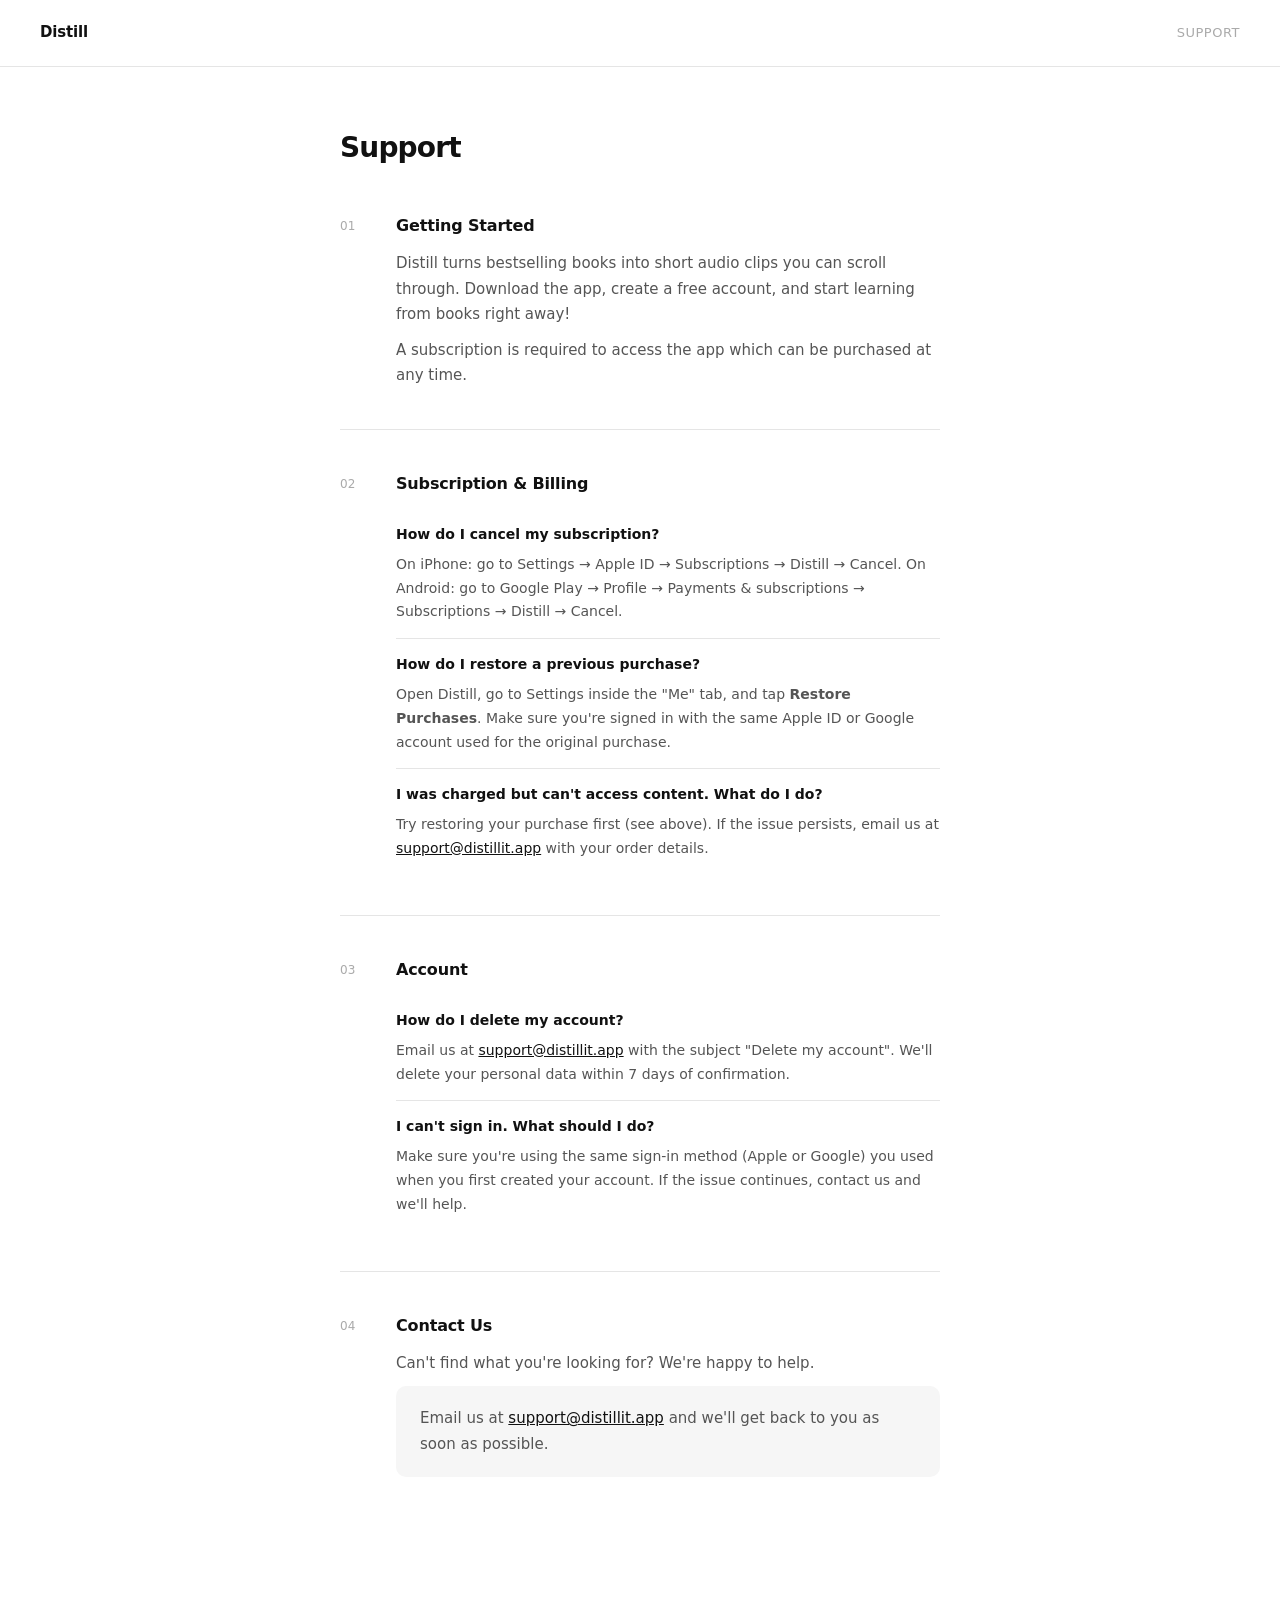
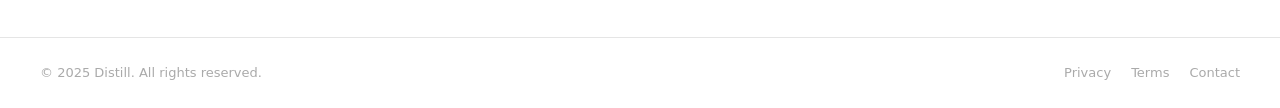
==== support/index.html @ 1d7b612b "Added support" ====
<!DOCTYPE html>
<html lang="en">
<head>
  <meta charset="UTF-8" />
  <meta name="viewport" content="width=device-width, initial-scale=1.0" />
  <title>Support - Distill</title>
  <style>
    *, *::before, *::after { box-sizing: border-box; margin: 0; padding: 0; }

    :root {
      --page-bg: #fff;
      --text-primary: #111;
      --text-secondary: #555;
      --text-tertiary: #aaa;
      --border: #e5e5e5;
      --surface: #f6f6f6;
    }

    body {
      font-family: 'Outfit', system-ui, sans-serif;
      background: var(--page-bg);
      color: var(--text-primary);
      font-size: 15px;
      line-height: 1.7;
      -webkit-font-smoothing: antialiased;
    }

    /* ── Nav ── */
    nav {
      display: flex;
      align-items: center;
      justify-content: space-between;
      padding: 20px 40px;
      border-bottom: 1px solid var(--border);
    }
    nav a.logo {
      font-size: 15px;
      font-weight: 600;
      color: var(--text-primary);
      text-decoration: none;
      letter-spacing: -0.01em;
    }
    nav span.section-label {
      font-size: 13px;
      color: var(--text-tertiary);
      letter-spacing: 0.04em;
      text-transform: uppercase;
    }

    /* ── Page layout ── */
    main {
      max-width: 680px;
      margin: 0 auto;
      padding: 64px 40px 80px;
    }

    h1 {
      font-size: 28px;
      font-weight: 700;
      letter-spacing: -0.03em;
      margin-bottom: 48px;
      line-height: 1.2;
    }

    /* ── Sections ── */
    .section {
      display: grid;
      grid-template-columns: 32px 1fr;
      gap: 0 24px;
      margin-bottom: 40px;
      padding-bottom: 40px;
      border-bottom: 1px solid var(--border);
    }
    .section:last-of-type {
      border-bottom: none;
    }

    .section-num {
      font-size: 12px;
      color: var(--text-tertiary);
      padding-top: 4px;
      font-variant-numeric: tabular-nums;
    }

    .section-body h2 {
      font-size: 16px;
      font-weight: 600;
      margin-bottom: 12px;
      letter-spacing: -0.01em;
    }

    .section-body p {
      color: var(--text-secondary);
      margin-bottom: 10px;
    }
    .section-body p:last-child { margin-bottom: 0; }

    .section-body ul {
      list-style: none;
      padding: 0;
      color: var(--text-secondary);
    }
    .section-body ul li {
      padding: 8px 0;
      border-bottom: 1px solid var(--border);
      display: flex;
      gap: 12px;
    }
    .section-body ul li:last-child { border-bottom: none; }
    .section-body ul li .faq-q {
      font-weight: 500;
      color: var(--text-primary);
      display: block;
      margin-bottom: 4px;
    }
    .section-body ul li .faq-a {
      color: var(--text-secondary);
      display: block;
    }

    .faq-item {
      padding: 14px 0;
      border-bottom: 1px solid var(--border);
    }
    .faq-item:last-child { border-bottom: none; }
    .faq-item .q {
      font-size: 14px;
      font-weight: 600;
      color: var(--text-primary);
      margin-bottom: 6px;
    }
    .faq-item .a {
      font-size: 14px;
      color: var(--text-secondary);
    }
    .faq-item .a a {
      color: var(--text-primary);
    }

    /* ── Contact card ── */
    .contact-card {
      background: var(--surface);
      border-radius: 10px;
      padding: 20px 24px;
      margin-top: 8px;
    }
    .contact-card p {
      margin-bottom: 0 !important;
    }
    .contact-card a {
      color: var(--text-primary);
      font-weight: 500;
    }

    /* ── Footer ── */
    footer {
      border-top: 1px solid var(--border);
      padding: 24px 40px;
      display: flex;
      align-items: center;
      justify-content: space-between;
      flex-wrap: wrap;
      gap: 12px;
    }
    footer span {
      font-size: 13px;
      color: var(--text-tertiary);
    }
    footer nav {
      border: none;
      padding: 0;
      gap: 20px;
      display: flex;
    }
    footer nav a {
      font-size: 13px;
      color: var(--text-tertiary);
      text-decoration: none;
    }
    footer nav a:hover { color: var(--text-primary); }

    @media (max-width: 600px) {
      nav { padding: 16px 20px; }
      main { padding: 40px 20px 60px; }
      footer { padding: 20px; flex-direction: column; align-items: flex-start; }
    }
  </style>
</head>
<body>

  <nav>
    <a class="logo" href="https://distillit.app">Distill</a>
    <span class="section-label">Support</span>
  </nav>

  <main>
    <h1>Support</h1>

    <div class="section">
      <span class="section-num">01</span>
      <div class="section-body">
        <h2>Getting Started</h2>
        <p>Distill turns bestselling books into short audio clips you can scroll through. Download the app, create a free account, and start learning from books right away!</p>
        <p>A subscription is required to access the app which can be purchased at any time. </p>
      </div>
    </div>

    <div class="section">
      <span class="section-num">02</span>
      <div class="section-body">
        <h2>Subscription & Billing</h2>

        <div class="faq-item">
          <div class="q">How do I cancel my subscription?</div>
          <div class="a">On iPhone: go to Settings → Apple ID → Subscriptions → Distill → Cancel. On Android: go to Google Play → Profile → Payments & subscriptions → Subscriptions → Distill → Cancel.</div>
        </div>

        <div class="faq-item">
          <div class="q">How do I restore a previous purchase?</div>
          <div class="a">Open Distill, go to Settings inside the "Me" tab, and tap <strong>Restore Purchases</strong>. Make sure you're signed in with the same Apple ID or Google account used for the original purchase.</div>
        </div>

        <div class="faq-item">
          <div class="q">I was charged but can't access content. What do I do?</div>
          <div class="a">Try restoring your purchase first (see above). If the issue persists, email us at <a href="mailto:support@distillit.app">support@distillit.app</a> with your order details.</div>
        </div>
      </div>
    </div>

    <div class="section">
      <span class="section-num">03</span>
      <div class="section-body">
        <h2>Account</h2>

        <div class="faq-item">
          <div class="q">How do I delete my account?</div>
          <div class="a">Email us at <a href="mailto:support@distillit.app">support@distillit.app</a> with the subject "Delete my account". We'll delete your personal data within 7 days of confirmation.</div>
        </div>

        <div class="faq-item">
          <div class="q">I can't sign in. What should I do?</div>
          <div class="a">Make sure you're using the same sign-in method (Apple or Google) you used when you first created your account. If the issue continues, contact us and we'll help.</div>
        </div>
      </div>
    </div>

    <div class="section">
      <span class="section-num">04</span>
      <div class="section-body">
        <h2>Contact Us</h2>
        <p>Can't find what you're looking for? We're happy to help.</p>
        <div class="contact-card">
          <p>Email us at <a href="mailto:support@distillit.app">support@distillit.app</a> and we'll get back to you as soon as possible.</p>
        </div>
      </div>
    </div>

  </main>

  <footer>
    <span>© 2025 Distill. All rights reserved.</span>
    <nav>
      <a href="https://distillit.app/legal/privacy/">Privacy</a>
      <a href="https://distillit.app/legal/terms/">Terms</a>
      <a href="mailto:support@distillit.app">Contact</a>
    </nav>
  </footer>

</body>
</html>
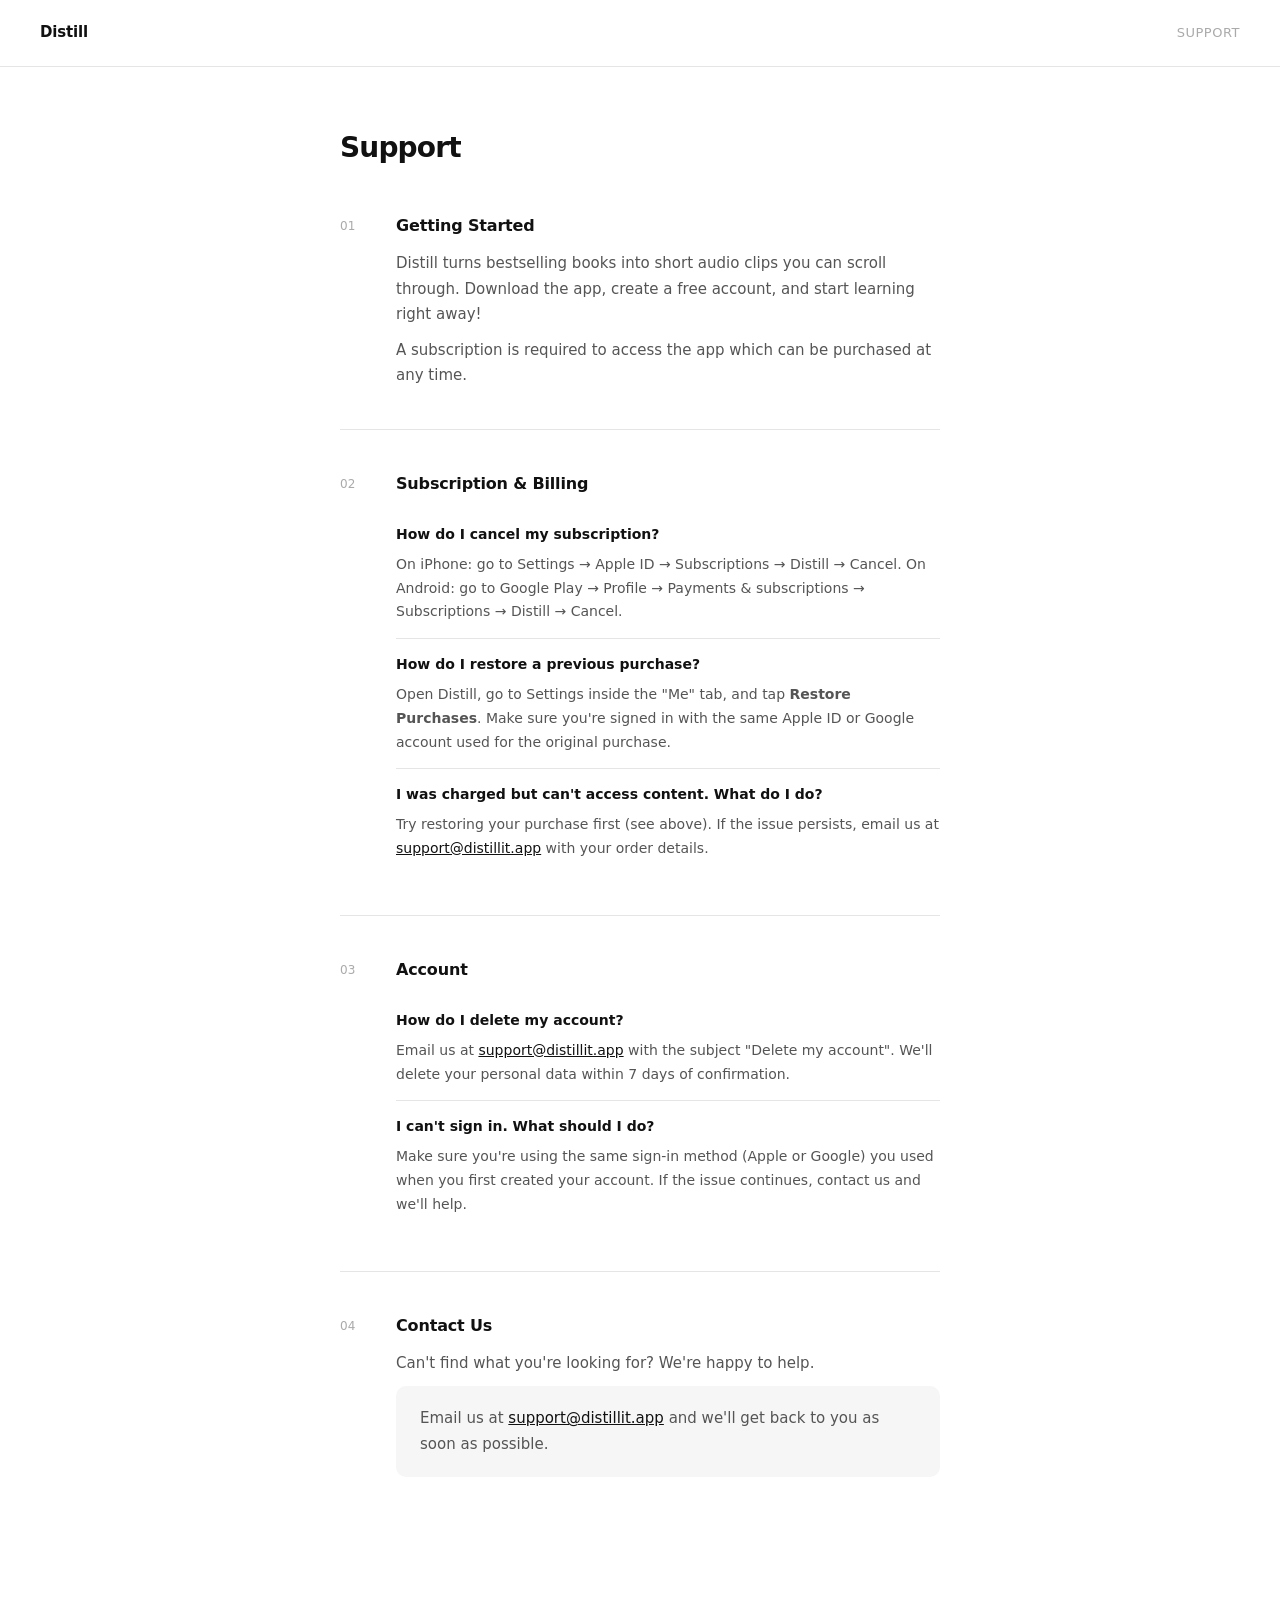
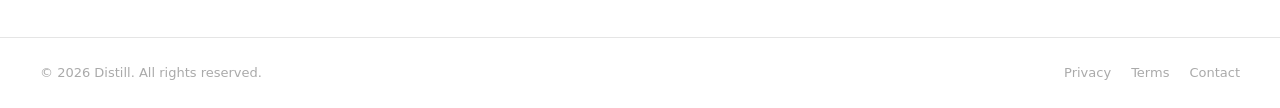
==== commit bb2fd124: "Replaced year" ====
--- a/support/index.html
+++ b/support/index.html
@@ -200,7 +200,7 @@
       <span class="section-num">01</span>
       <div class="section-body">
         <h2>Getting Started</h2>
-        <p>Distill turns bestselling books into short audio clips you can scroll through. Download the app, create a free account, and start learning from books right away!</p>
+        <p>Distill turns bestselling books into short audio clips you can scroll through. Download the app, create a free account, and start learning right away!</p>
         <p>A subscription is required to access the app which can be purchased at any time. </p>
       </div>
     </div>
@@ -258,7 +258,7 @@
   </main>
 
   <footer>
-    <span>© 2025 Distill. All rights reserved.</span>
+    <span>© 2026 Distill. All rights reserved.</span>
     <nav>
       <a href="https://distillit.app/legal/privacy/">Privacy</a>
       <a href="https://distillit.app/legal/terms/">Terms</a>
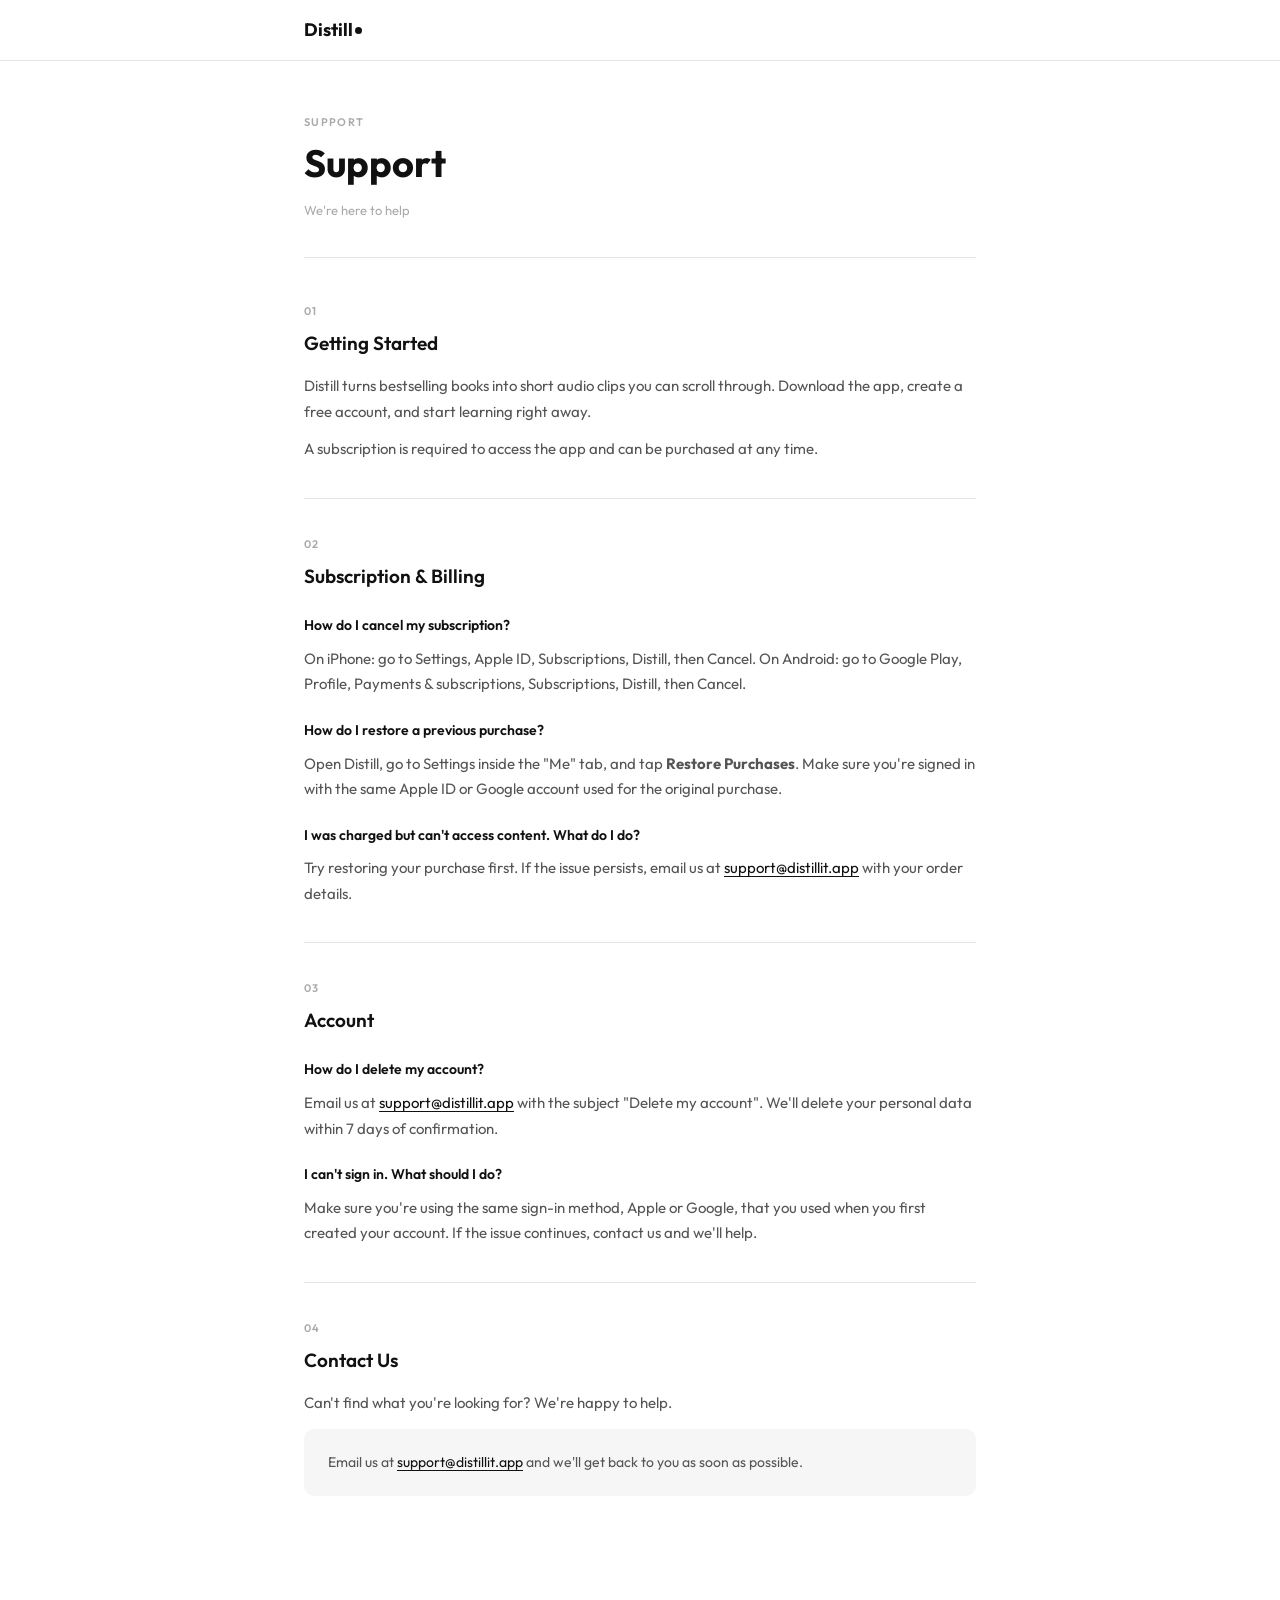
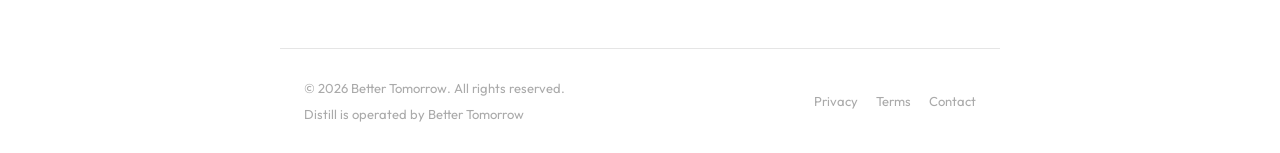
==== commit d76aa396: "Changed copyright" ====
--- a/support/index.html
+++ b/support/index.html
@@ -4,267 +4,83 @@
   <meta charset="UTF-8" />
   <meta name="viewport" content="width=device-width, initial-scale=1.0" />
   <title>Support - Distill</title>
-  <style>
-    *, *::before, *::after { box-sizing: border-box; margin: 0; padding: 0; }
-
-    :root {
-      --page-bg: #fff;
-      --text-primary: #111;
-      --text-secondary: #555;
-      --text-tertiary: #aaa;
-      --border: #e5e5e5;
-      --surface: #f6f6f6;
-    }
-
-    body {
-      font-family: 'Outfit', system-ui, sans-serif;
-      background: var(--page-bg);
-      color: var(--text-primary);
-      font-size: 15px;
-      line-height: 1.7;
-      -webkit-font-smoothing: antialiased;
-    }
-
-    /* ── Nav ── */
-    nav {
-      display: flex;
-      align-items: center;
-      justify-content: space-between;
-      padding: 20px 40px;
-      border-bottom: 1px solid var(--border);
-    }
-    nav a.logo {
-      font-size: 15px;
-      font-weight: 600;
-      color: var(--text-primary);
-      text-decoration: none;
-      letter-spacing: -0.01em;
-    }
-    nav span.section-label {
-      font-size: 13px;
-      color: var(--text-tertiary);
-      letter-spacing: 0.04em;
-      text-transform: uppercase;
-    }
-
-    /* ── Page layout ── */
-    main {
-      max-width: 680px;
-      margin: 0 auto;
-      padding: 64px 40px 80px;
-    }
-
-    h1 {
-      font-size: 28px;
-      font-weight: 700;
-      letter-spacing: -0.03em;
-      margin-bottom: 48px;
-      line-height: 1.2;
-    }
-
-    /* ── Sections ── */
-    .section {
-      display: grid;
-      grid-template-columns: 32px 1fr;
-      gap: 0 24px;
-      margin-bottom: 40px;
-      padding-bottom: 40px;
-      border-bottom: 1px solid var(--border);
-    }
-    .section:last-of-type {
-      border-bottom: none;
-    }
-
-    .section-num {
-      font-size: 12px;
-      color: var(--text-tertiary);
-      padding-top: 4px;
-      font-variant-numeric: tabular-nums;
-    }
-
-    .section-body h2 {
-      font-size: 16px;
-      font-weight: 600;
-      margin-bottom: 12px;
-      letter-spacing: -0.01em;
-    }
-
-    .section-body p {
-      color: var(--text-secondary);
-      margin-bottom: 10px;
-    }
-    .section-body p:last-child { margin-bottom: 0; }
-
-    .section-body ul {
-      list-style: none;
-      padding: 0;
-      color: var(--text-secondary);
-    }
-    .section-body ul li {
-      padding: 8px 0;
-      border-bottom: 1px solid var(--border);
-      display: flex;
-      gap: 12px;
-    }
-    .section-body ul li:last-child { border-bottom: none; }
-    .section-body ul li .faq-q {
-      font-weight: 500;
-      color: var(--text-primary);
-      display: block;
-      margin-bottom: 4px;
-    }
-    .section-body ul li .faq-a {
-      color: var(--text-secondary);
-      display: block;
-    }
-
-    .faq-item {
-      padding: 14px 0;
-      border-bottom: 1px solid var(--border);
-    }
-    .faq-item:last-child { border-bottom: none; }
-    .faq-item .q {
-      font-size: 14px;
-      font-weight: 600;
-      color: var(--text-primary);
-      margin-bottom: 6px;
-    }
-    .faq-item .a {
-      font-size: 14px;
-      color: var(--text-secondary);
-    }
-    .faq-item .a a {
-      color: var(--text-primary);
-    }
-
-    /* ── Contact card ── */
-    .contact-card {
-      background: var(--surface);
-      border-radius: 10px;
-      padding: 20px 24px;
-      margin-top: 8px;
-    }
-    .contact-card p {
-      margin-bottom: 0 !important;
-    }
-    .contact-card a {
-      color: var(--text-primary);
-      font-weight: 500;
-    }
-
-    /* ── Footer ── */
-    footer {
-      border-top: 1px solid var(--border);
-      padding: 24px 40px;
-      display: flex;
-      align-items: center;
-      justify-content: space-between;
-      flex-wrap: wrap;
-      gap: 12px;
-    }
-    footer span {
-      font-size: 13px;
-      color: var(--text-tertiary);
-    }
-    footer nav {
-      border: none;
-      padding: 0;
-      gap: 20px;
-      display: flex;
-    }
-    footer nav a {
-      font-size: 13px;
-      color: var(--text-tertiary);
-      text-decoration: none;
-    }
-    footer nav a:hover { color: var(--text-primary); }
-
-    @media (max-width: 600px) {
-      nav { padding: 16px 20px; }
-      main { padding: 40px 20px 60px; }
-      footer { padding: 20px; flex-direction: column; align-items: flex-start; }
-    }
-  </style>
+  <link rel="preconnect" href="https://fonts.googleapis.com" />
+  <link rel="preconnect" href="https://fonts.gstatic.com" crossorigin />
+  <link href="https://fonts.googleapis.com/css2?family=Outfit:wght@300;400;500;600;700&display=swap" rel="stylesheet" />
+  <link rel="stylesheet" href="../styles.css" />
 </head>
 <body>
 
-  <nav>
-    <a class="logo" href="https://distillit.app">Distill</a>
-    <span class="section-label">Support</span>
-  </nav>
+<header>
+  <div class="header-inner">
+    <a href="https://distillit.app" class="logo">Distill<span class="logo-dot"></span></a>
+  </div>
+</header>
 
-  <main>
+<main>
+  <div class="hero">
+    <p class="hero-eyebrow">Support</p>
     <h1>Support</h1>
+    <div class="hero-meta">
+      <span>We're here to help</span>
+    </div>
+  </div>
 
-    <div class="section">
-      <span class="section-num">01</span>
-      <div class="section-body">
-        <h2>Getting Started</h2>
-        <p>Distill turns bestselling books into short audio clips you can scroll through. Download the app, create a free account, and start learning right away!</p>
-        <p>A subscription is required to access the app which can be purchased at any time. </p>
-      </div>
+  <div class="section-block">
+    <p class="section-num">01</p>
+    <h2>Getting Started</h2>
+    <p>Distill turns bestselling books into short audio clips you can scroll through. Download the app, create a free account, and start learning right away.</p>
+    <p>A subscription is required to access the app and can be purchased at any time.</p>
+  </div>
+
+  <div class="section-block">
+    <p class="section-num">02</p>
+    <h2>Subscription &amp; Billing</h2>
+
+    <h3>How do I cancel my subscription?</h3>
+    <p>On iPhone: go to Settings, Apple ID, Subscriptions, Distill, then Cancel. On Android: go to Google Play, Profile, Payments &amp; subscriptions, Subscriptions, Distill, then Cancel.</p>
+
+    <h3>How do I restore a previous purchase?</h3>
+    <p>Open Distill, go to Settings inside the "Me" tab, and tap <strong>Restore Purchases</strong>. Make sure you're signed in with the same Apple ID or Google account used for the original purchase.</p>
+
+    <h3>I was charged but can't access content. What do I do?</h3>
+    <p>Try restoring your purchase first. If the issue persists, email us at <a href="mailto:support@distillit.app">support@distillit.app</a> with your order details.</p>
+  </div>
+
+  <div class="section-block">
+    <p class="section-num">03</p>
+    <h2>Account</h2>
+
+    <h3>How do I delete my account?</h3>
+    <p>Email us at <a href="mailto:support@distillit.app">support@distillit.app</a> with the subject "Delete my account". We'll delete your personal data within 7 days of confirmation.</p>
+
+    <h3>I can't sign in. What should I do?</h3>
+    <p>Make sure you're using the same sign-in method, Apple or Google, that you used when you first created your account. If the issue continues, contact us and we'll help.</p>
+  </div>
+
+  <div class="section-block">
+    <p class="section-num">04</p>
+    <h2>Contact Us</h2>
+    <p>Can't find what you're looking for? We're happy to help.</p>
+    <div class="contact-block">
+      <p>Email us at <a href="mailto:support@distillit.app">support@distillit.app</a> and we'll get back to you as soon as possible.</p>
     </div>
+  </div>
+</main>
 
-    <div class="section">
-      <span class="section-num">02</span>
-      <div class="section-body">
-        <h2>Subscription & Billing</h2>
-
-        <div class="faq-item">
-          <div class="q">How do I cancel my subscription?</div>
-          <div class="a">On iPhone: go to Settings → Apple ID → Subscriptions → Distill → Cancel. On Android: go to Google Play → Profile → Payments & subscriptions → Subscriptions → Distill → Cancel.</div>
-        </div>
-
-        <div class="faq-item">
-          <div class="q">How do I restore a previous purchase?</div>
-          <div class="a">Open Distill, go to Settings inside the "Me" tab, and tap <strong>Restore Purchases</strong>. Make sure you're signed in with the same Apple ID or Google account used for the original purchase.</div>
-        </div>
-
-        <div class="faq-item">
-          <div class="q">I was charged but can't access content. What do I do?</div>
-          <div class="a">Try restoring your purchase first (see above). If the issue persists, email us at <a href="mailto:support@distillit.app">support@distillit.app</a> with your order details.</div>
-        </div>
-      </div>
+<footer>
+  <div class="footer-inner">
+    <div class="footer-copy">
+      <p>&copy; 2026 Better Tomorrow. All rights reserved.</p>
+      <p>Distill is operated by Better Tomorrow</p>
     </div>
-
-    <div class="section">
-      <span class="section-num">03</span>
-      <div class="section-body">
-        <h2>Account</h2>
-
-        <div class="faq-item">
-          <div class="q">How do I delete my account?</div>
-          <div class="a">Email us at <a href="mailto:support@distillit.app">support@distillit.app</a> with the subject "Delete my account". We'll delete your personal data within 7 days of confirmation.</div>
-        </div>
-
-        <div class="faq-item">
-          <div class="q">I can't sign in. What should I do?</div>
-          <div class="a">Make sure you're using the same sign-in method (Apple or Google) you used when you first created your account. If the issue continues, contact us and we'll help.</div>
-        </div>
-      </div>
-    </div>
-
-    <div class="section">
-      <span class="section-num">04</span>
-      <div class="section-body">
-        <h2>Contact Us</h2>
-        <p>Can't find what you're looking for? We're happy to help.</p>
-        <div class="contact-card">
-          <p>Email us at <a href="mailto:support@distillit.app">support@distillit.app</a> and we'll get back to you as soon as possible.</p>
-        </div>
-      </div>
-    </div>
-
-  </main>
-
-  <footer>
-    <span>© 2026 Distill. All rights reserved.</span>
-    <nav>
+    <div class="footer-links">
       <a href="https://distillit.app/legal/privacy/">Privacy</a>
       <a href="https://distillit.app/legal/terms/">Terms</a>
       <a href="mailto:support@distillit.app">Contact</a>
-    </nav>
-  </footer>
+    </div>
+  </div>
+</footer>
 
 </body>
 </html>
--- a/styles.css
+++ b/styles.css
@@ -0,0 +1,230 @@
+*, *::before, *::after { box-sizing: border-box; margin: 0; padding: 0; }
+
+:root {
+  --bg: #ffffff;
+  --surface: #f6f6f6;
+  --border: #e5e5e5;
+  --text-primary: #111111;
+  --text-secondary: #555555;
+  --text-tertiary: #aaaaaa;
+}
+
+html { scroll-behavior: smooth; }
+
+body {
+  font-family: 'Outfit', sans-serif;
+  background: var(--bg);
+  color: var(--text-primary);
+  font-size: 16px;
+  line-height: 1.7;
+  -webkit-font-smoothing: antialiased;
+}
+
+header {
+  position: sticky;
+  top: 0;
+  z-index: 100;
+  background: rgba(255,255,255,0.92);
+  backdrop-filter: blur(12px);
+  -webkit-backdrop-filter: blur(12px);
+  border-bottom: 1px solid var(--border);
+}
+
+.header-inner {
+  max-width: 720px;
+  margin: 0 auto;
+  padding: 0 24px;
+  display: flex;
+  align-items: center;
+  height: 60px;
+}
+
+.logo {
+  font-size: 18px;
+  font-weight: 700;
+  letter-spacing: 0;
+  color: var(--text-primary);
+  text-decoration: none;
+}
+
+.logo-dot {
+  display: inline-block;
+  width: 7px;
+  height: 7px;
+  background: var(--text-primary);
+  border-radius: 50%;
+  margin-left: 2px;
+  vertical-align: middle;
+  position: relative;
+  top: -1px;
+}
+
+main {
+  max-width: 720px;
+  margin: 0 auto;
+  padding: 0 24px 80px;
+}
+
+.hero {
+  padding: 52px 0 36px;
+  border-bottom: 1px solid var(--border);
+  margin-bottom: 44px;
+}
+
+.hero-eyebrow {
+  font-size: 11px;
+  font-weight: 600;
+  letter-spacing: 0.12em;
+  text-transform: uppercase;
+  color: var(--text-tertiary);
+  margin-bottom: 10px;
+}
+
+.hero h1 {
+  font-size: clamp(26px, 5vw, 38px);
+  font-weight: 700;
+  letter-spacing: 0;
+  line-height: 1.15;
+  margin-bottom: 14px;
+}
+
+.hero-meta {
+  font-size: 13px;
+  color: var(--text-tertiary);
+  display: flex;
+  gap: 20px;
+  flex-wrap: wrap;
+}
+
+.section-block {
+  padding-bottom: 36px;
+  margin-bottom: 36px;
+  border-bottom: 1px solid var(--border);
+}
+
+.section-block:last-child { border-bottom: none; }
+
+.section-num {
+  font-size: 11px;
+  font-weight: 600;
+  letter-spacing: 0.1em;
+  text-transform: uppercase;
+  color: var(--text-tertiary);
+  margin-bottom: 6px;
+}
+
+.section-block h2 {
+  font-size: 19px;
+  font-weight: 600;
+  letter-spacing: 0;
+  margin-bottom: 14px;
+}
+
+.section-block h3 {
+  font-size: 14px;
+  font-weight: 600;
+  color: var(--text-primary);
+  margin: 22px 0 8px;
+}
+
+p {
+  font-size: 15px;
+  color: var(--text-secondary);
+  margin-bottom: 12px;
+}
+
+p:last-child { margin-bottom: 0; }
+
+ul, ol {
+  padding-left: 0;
+  margin: 8px 0 12px;
+  list-style: none;
+}
+
+li {
+  font-size: 15px;
+  color: var(--text-secondary);
+  padding: 4px 0 4px 18px;
+  position: relative;
+}
+
+ul li::before {
+  content: '';
+  position: absolute;
+  left: 0;
+  top: 13px;
+  width: 5px;
+  height: 5px;
+  border-radius: 50%;
+  background: var(--text-tertiary);
+}
+
+.callout {
+  background: var(--surface);
+  border-left: 3px solid var(--text-primary);
+  border-radius: 0 8px 8px 0;
+  padding: 12px 16px;
+  margin: 14px 0;
+}
+
+.callout p { font-size: 14px; margin: 0; }
+
+.contact-block {
+  background: var(--surface);
+  border-radius: 10px;
+  padding: 20px 24px;
+  margin-top: 14px;
+}
+
+.contact-block p {
+  font-size: 14px;
+  line-height: 1.9;
+  margin: 0;
+}
+
+a { color: var(--text-primary); text-underline-offset: 3px; }
+a:hover { opacity: 0.55; }
+
+footer {
+  border-top: 1px solid var(--border);
+  max-width: 720px;
+  margin: 0 auto;
+  padding: 28px 24px;
+}
+
+.footer-inner {
+  display: flex;
+  justify-content: space-between;
+  align-items: center;
+  flex-wrap: wrap;
+  gap: 10px;
+}
+
+.footer-inner p {
+  font-size: 13px;
+  color: var(--text-tertiary);
+  margin: 0;
+}
+
+.footer-copy {
+  display: flex;
+  flex-direction: column;
+  gap: 4px;
+}
+
+.footer-links { display: flex; gap: 18px; }
+
+.footer-links a {
+  font-size: 13px;
+  color: var(--text-tertiary);
+  text-decoration: none;
+}
+
+.footer-links a:hover { color: var(--text-primary); }
+
+@media (max-width: 560px) {
+  .header-inner { padding: 0 16px; }
+  main { padding: 0 16px 60px; }
+  .hero { padding: 36px 0 24px; }
+  footer { padding: 22px 16px; }
+}
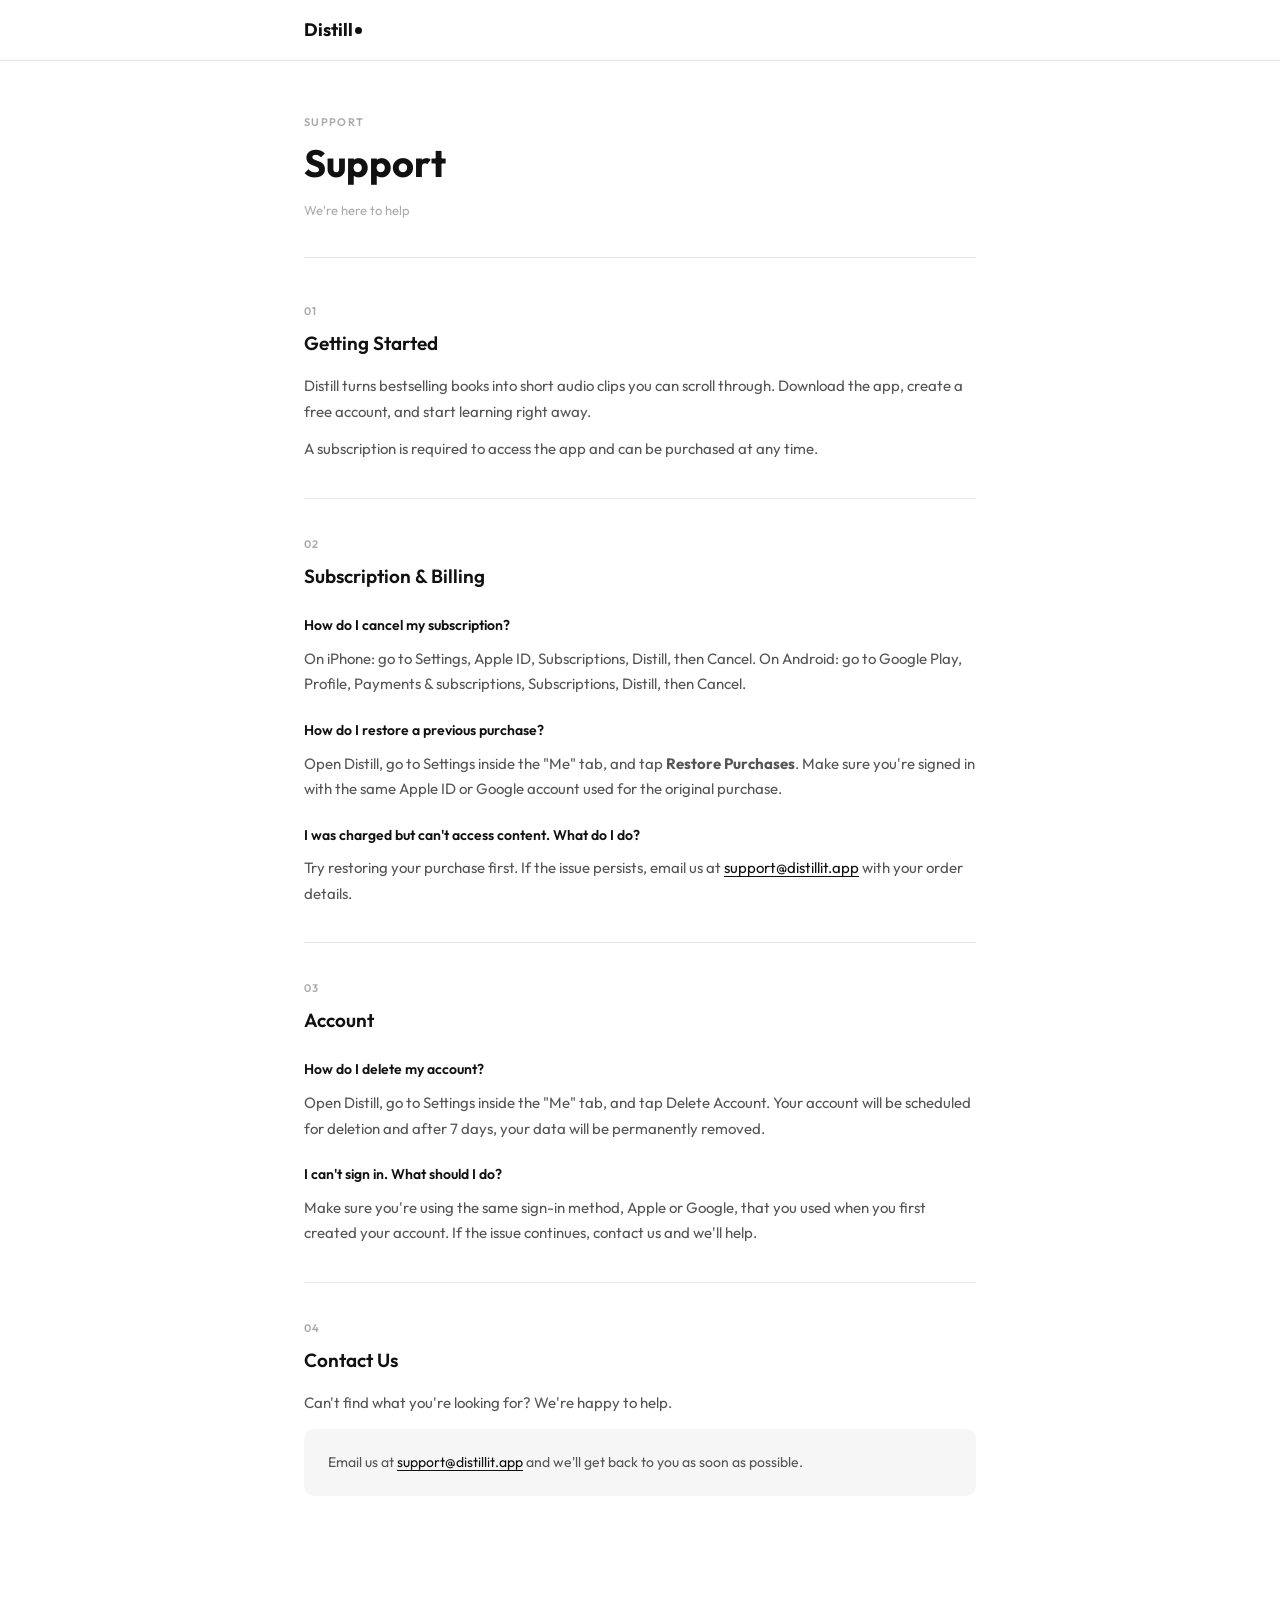
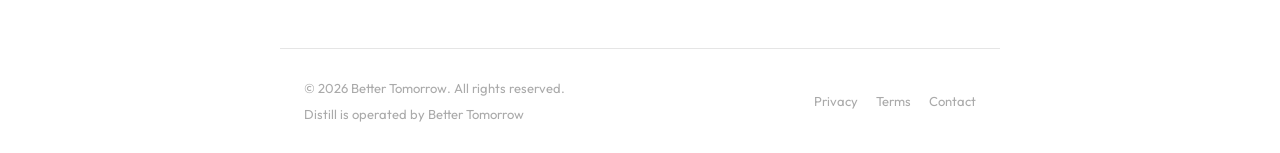
==== commit 25a58418: "updated privacy and account deletion" ====
--- a/support/index.html
+++ b/support/index.html
@@ -52,7 +52,7 @@
     <h2>Account</h2>
 
     <h3>How do I delete my account?</h3>
-    <p>Email us at <a href="mailto:support@distillit.app">support@distillit.app</a> with the subject "Delete my account". We'll delete your personal data within 7 days of confirmation.</p>
+    <p>Open Distill, go to Settings inside the "Me" tab, and tap Delete Account. Your account will be scheduled for deletion and after 7 days, your data will be permanently removed.</p>
 
     <h3>I can't sign in. What should I do?</h3>
     <p>Make sure you're using the same sign-in method, Apple or Google, that you used when you first created your account. If the issue continues, contact us and we'll help.</p>
